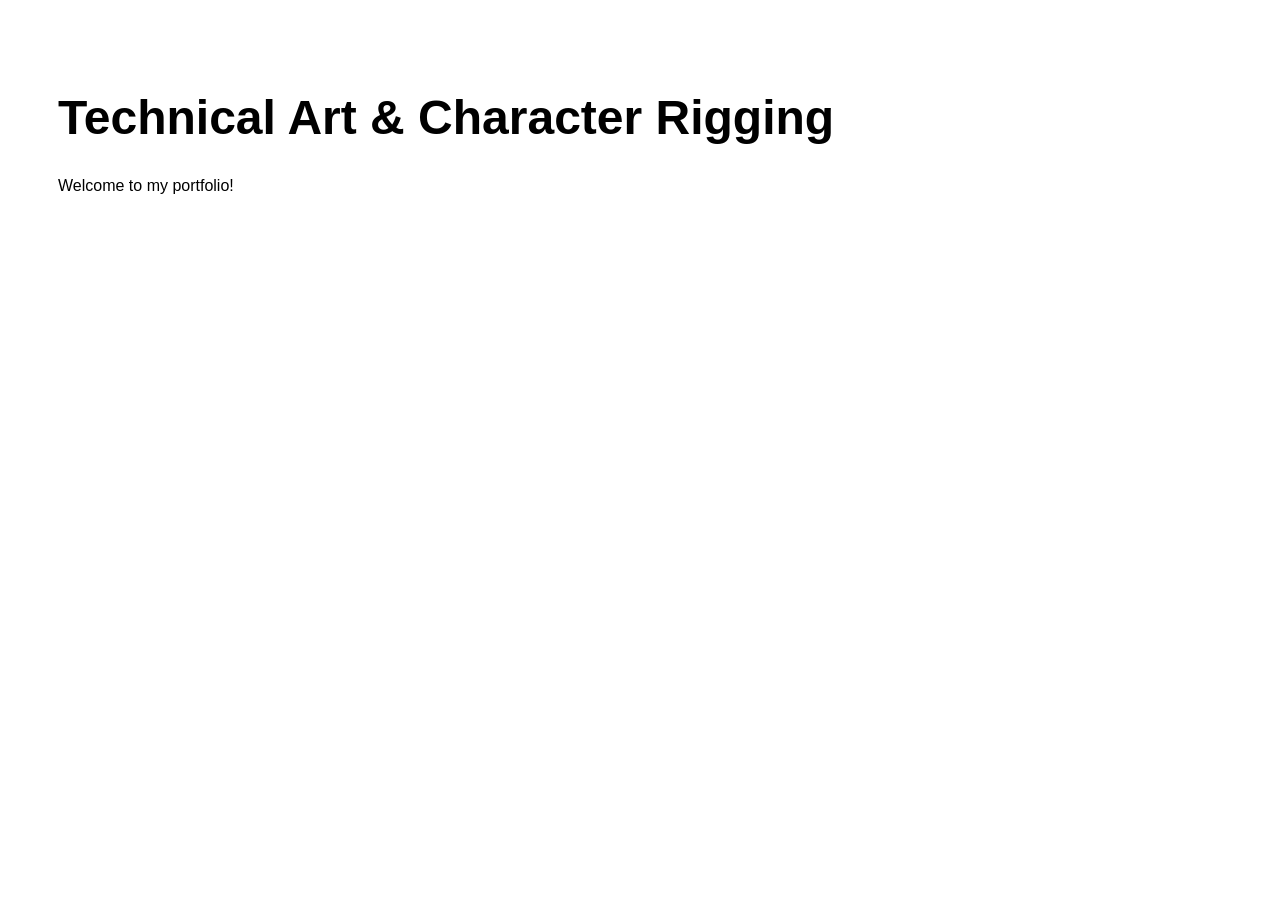
==== index.html @ 029b9314 "Create index.html" ====
<!DOCTYPE html>
<html lang="en">
<head>
  <meta charset="UTF-8">
  <meta name="viewport" content="width=device-width, initial-scale=1">
  <title>Technical Art Portfolio</title>
  <style>
    body {
      font-family: Arial, sans-serif;
      background: white;
      color: black;
      padding: 50px;
    }
    h1 { font-size: 48px; }
  </style>
</head>
<body>
  <h1>Technical Art & Character Rigging</h1>
  <p>Welcome to my portfolio!</p>
</body>
</html>
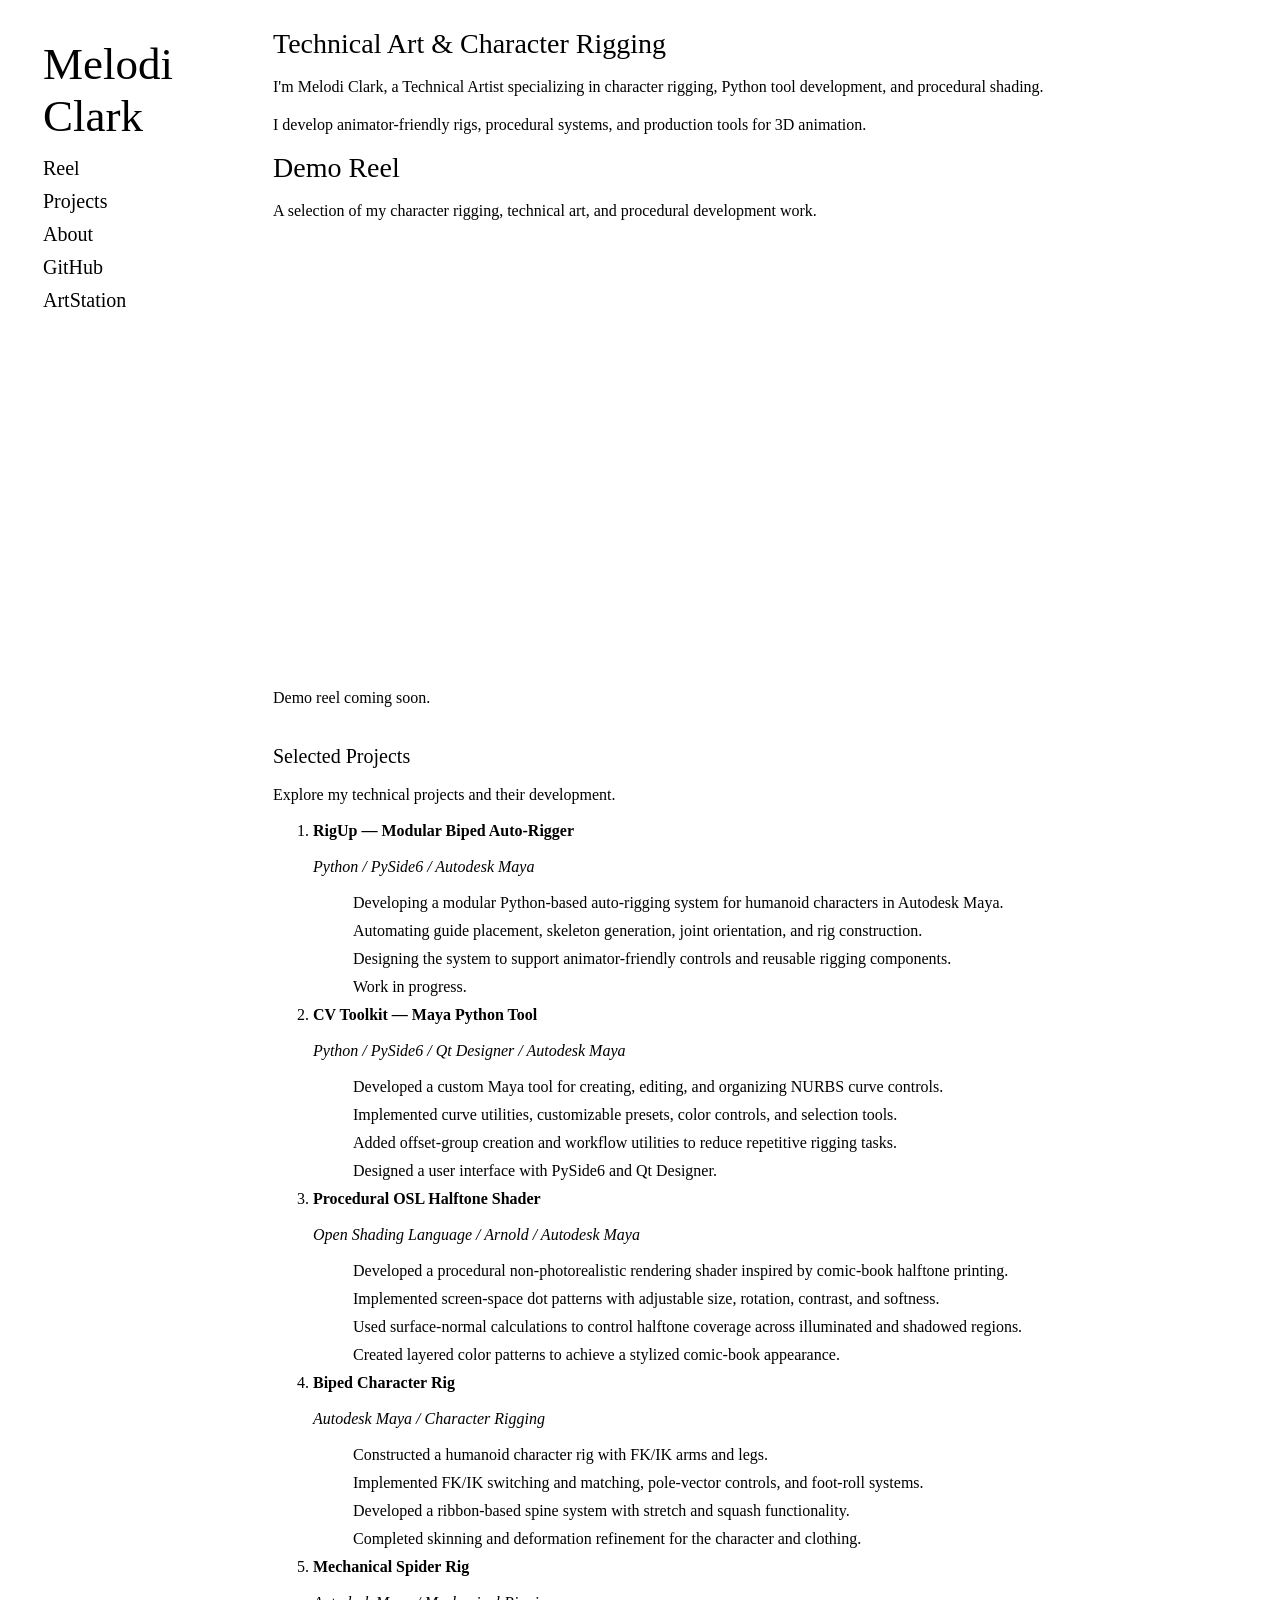
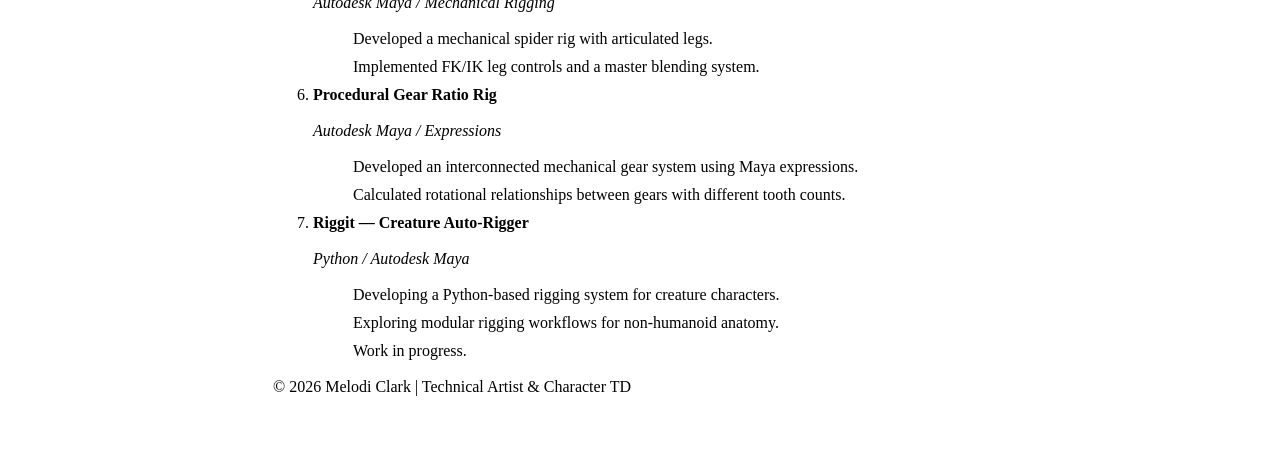
==== commit 7def8d94: "Add files via upload" ====
--- a/index.html
+++ b/index.html
@@ -1,21 +1,231 @@
-<!DOCTYPE html>
-<html lang="en">
-<head>
-  <meta charset="UTF-8">
-  <meta name="viewport" content="width=device-width, initial-scale=1">
-  <title>Technical Art Portfolio</title>
-  <style>
-    body {
-      font-family: Arial, sans-serif;
-      background: white;
-      color: black;
-      padding: 50px;
-    }
-    h1 { font-size: 48px; }
-  </style>
+    <title>Melodi Clark | Technical Artist & Character TD</title>
+    <meta name="description"
+          content="Portfolio of Melodi Clark, a Technical Artist specializing in character rigging, Python tool development, and procedural shading.">
+
+    <link rel="stylesheet" href="style.css">
 </head>
+
 <body>
-  <h1>Technical Art & Character Rigging</h1>
-  <p>Welcome to my portfolio!</p>
+    <div id="parent">
+
+        <!-- SIDEBAR -->
+        <div id="sidebar">
+            <h1 class="title">Melodi<br>Clark</h1>
+
+            <ul class="sidebar-links">
+                <li><a href="./index.html" class="link">Reel</a></li>
+                <li><a href="./projects.html" class="link">Projects</a></li>
+                <li><a href="./about.html" class="link">About</a></li>
+                <li><a href="https://github.com/Melodi3D" target="_blank" rel="noopener noreferrer" class="link">GitHub</a></li>
+                <li><a href="https://www.artstation.com/melodi3d" target="_blank" rel="noopener noreferrer" class="link">ArtStation</a></li>
+            </ul>
+        </div>
+
+        <!-- MAIN CONTENT -->
+        <div id="content">
+
+            <h2 class="projects-title">Technical Art & Character Rigging</h2>
+
+            <p>
+                I'm Melodi Clark, a Technical Artist specializing in
+                character rigging, Python tool development, and
+                procedural shading.
+            </p>
+
+            <p>
+                I develop animator-friendly rigs, procedural systems,
+                and production tools for 3D animation.
+            </p>
+
+            <!-- DEMO REEL -->
+            <h2 class="projects-title">Demo Reel</h2>
+
+            <p>
+                A selection of my character rigging, technical art,
+                and procedural development work.
+            </p>
+
+            <div class="video">
+                <!-- Replace the placeholder below with your Vimeo embed -->
+                <p>Demo reel coming soon.</p>
+            </div>
+
+            <!-- PROJECTS -->
+            <div class="materials-title">Selected Projects</div>
+
+            <p>
+                Explore my technical projects and their development.
+            </p>
+
+            <ol>
+
+                <!-- PROJECT 1 -->
+                <li>
+                    <b>RigUp — Modular Biped Auto-Rigger</b>
+                    <p><i>Python / PySide6 / Autodesk Maya</i></p>
+
+                    <ul>
+                        <li>
+                            Developing a modular Python-based auto-rigging
+                            system for humanoid characters in Autodesk Maya.
+                        </li>
+                        <li>
+                            Automating guide placement, skeleton generation,
+                            joint orientation, and rig construction.
+                        </li>
+                        <li>
+                            Designing the system to support animator-friendly
+                            controls and reusable rigging components.
+                        </li>
+                        <li>
+                            Work in progress.
+                        </li>
+                    </ul>
+                </li>
+
+                <!-- PROJECT 2 -->
+                <li>
+                    <b>CV Toolkit — Maya Python Tool</b>
+                    <p><i>Python / PySide6 / Qt Designer / Autodesk Maya</i></p>
+
+                    <ul>
+                        <li>
+                            Developed a custom Maya tool for creating,
+                            editing, and organizing NURBS curve controls.
+                        </li>
+                        <li>
+                            Implemented curve utilities, customizable presets,
+                            color controls, and selection tools.
+                        </li>
+                        <li>
+                            Added offset-group creation and workflow
+                            utilities to reduce repetitive rigging tasks.
+                        </li>
+                        <li>
+                            Designed a user interface with PySide6
+                            and Qt Designer.
+                        </li>
+                    </ul>
+                </li>
+
+                <!-- PROJECT 3 -->
+                <li>
+                    <b>Procedural OSL Halftone Shader</b>
+                    <p><i>Open Shading Language / Arnold / Autodesk Maya</i></p>
+
+                    <ul>
+                        <li>
+                            Developed a procedural non-photorealistic
+                            rendering shader inspired by comic-book
+                            halftone printing.
+                        </li>
+                        <li>
+                            Implemented screen-space dot patterns
+                            with adjustable size, rotation,
+                            contrast, and softness.
+                        </li>
+                        <li>
+                            Used surface-normal calculations to control
+                            halftone coverage across illuminated
+                            and shadowed regions.
+                        </li>
+                        <li>
+                            Created layered color patterns to achieve
+                            a stylized comic-book appearance.
+                        </li>
+                    </ul>
+                </li>
+
+                <!-- PROJECT 4 -->
+                <li>
+                    <b>Biped Character Rig</b>
+                    <p><i>Autodesk Maya / Character Rigging</i></p>
+
+                    <ul>
+                        <li>
+                            Constructed a humanoid character rig
+                            with FK/IK arms and legs.
+                        </li>
+                        <li>
+                            Implemented FK/IK switching and matching,
+                            pole-vector controls, and foot-roll systems.
+                        </li>
+                        <li>
+                            Developed a ribbon-based spine system
+                            with stretch and squash functionality.
+                        </li>
+                        <li>
+                            Completed skinning and deformation refinement
+                            for the character and clothing.
+                        </li>
+                    </ul>
+                </li>
+
+                <!-- PROJECT 5 -->
+                <li>
+                    <b>Mechanical Spider Rig</b>
+                    <p><i>Autodesk Maya / Mechanical Rigging</i></p>
+
+                    <ul>
+                        <li>
+                            Developed a mechanical spider rig
+                            with articulated legs.
+                        </li>
+                        <li>
+                            Implemented FK/IK leg controls
+                            and a master blending system.
+                        </li>
+                    </ul>
+                </li>
+
+                <!-- PROJECT 6 -->
+                <li>
+                    <b>Procedural Gear Ratio Rig</b>
+                    <p><i>Autodesk Maya / Expressions</i></p>
+
+                    <ul>
+                        <li>
+                            Developed an interconnected mechanical
+                            gear system using Maya expressions.
+                        </li>
+                        <li>
+                            Calculated rotational relationships
+                            between gears with different tooth counts.
+                        </li>
+                    </ul>
+                </li>
+
+                <!-- PROJECT 7 -->
+                <li>
+                    <b>Riggit — Creature Auto-Rigger</b>
+                    <p><i>Python / Autodesk Maya</i></p>
+
+                    <ul>
+                        <li>
+                            Developing a Python-based rigging system
+                            for creature characters.
+                        </li>
+                        <li>
+                            Exploring modular rigging workflows
+                            for non-humanoid anatomy.
+                        </li>
+                        <li>
+                            Work in progress.
+                        </li>
+                    </ul>
+                </li>
+
+            </ol>
+
+            <!-- FOOTER -->
+            <footer>
+                <p>
+                    © 2026 Melodi Clark |
+                    Technical Artist & Character TD
+                </p>
+            </footer>
+
+        </div>
+    </div>
 </body>
-</html>
+</html>
--- a/style.css
+++ b/style.css
@@ -0,0 +1,381 @@
+@font-face {
+    font-family: 'lexenddeca';
+    src: url('Lexend_Deca/static/LexendDeca-Regular.ttf');
+    font-weight: 400;
+}
+
+@font-face {
+    font-family: 'lexenddeca';
+    src: url('Lexend_Deca/static/LexendDeca-Light.ttf');
+    font-weight: 200;
+}
+
+@font-face {
+    font-family: 'lexenddeca';
+    src: url('Lexend_Deca/static/LexendDeca-Medium.ttf');
+    font-weight: 300;
+}
+
+#parent{
+    display: flex;
+    margin: 5px;
+}
+
+#sidebar{
+    padding-left: 30px;
+    width: 180px;
+    position: fixed;
+}
+
+.title {
+    margin-bottom: 0;
+}
+
+.sidebar-links {
+    list-style-type: none;
+    margin-top: 15px; 
+    font-family: 'lexenddeca';
+    font-weight: 200;
+    font-size: 20px;
+    padding-left: 0;
+}
+
+.sidebar-links a:hover {
+    background-color: #FFD933;
+    text-decoration: none;
+}
+
+.about-links {
+    font-family: 'lexenddeca';
+    font-weight: 200;
+    font-size: 15px;
+    padding-left: 0; 
+    text-decoration: underline;
+}
+
+.link-icon img {
+    max-height: auto; 
+    width: 2em;
+    margin-right: 10px;
+}
+
+.link-icon .indiv-icon {
+    display: flex;
+    align-items: center; /* Center items vertically within indiv-icon */
+    margin-bottom: 5px; /* Add margin between indiv-icon elements */
+}
+
+.link-icon a:hover {
+    text-decoration: underline ;
+}
+
+.link-icon a {
+    display: flex;
+    align-items: center; /* Center items vertically within the anchor tags */
+    margin-bottom: 10px; /* Add margin between anchor tags */
+}
+
+.link-icon {
+    font-family: 'lexenddeca';
+    font-weight: 200; 
+    display: flex;
+    flex-direction: column;
+}
+
+ul li {
+    list-style-type: none;
+    font-family: 'lexenddeca';
+    font-weight: 200;
+    padding-left: 0px;
+    margin-bottom: 10px; 
+}
+
+a:link, a:visited{
+    color: black;
+    text-decoration: none;
+}
+
+a:hover {
+    text-decoration: underline;
+}
+
+#content{
+    margin: 20px;
+    margin-left: 260px;
+    margin-right: 40px;
+    padding-bottom: 10px;
+}
+
+h1 {
+    font-family: 'lexenddeca';
+    font-weight: 500;
+    font-size: 45px;
+}
+
+h2 {
+    font-family: 'lexenddeca';
+    font-weight: 400;
+    margin-top: 0px;
+    margin-bottom: 0px;
+}
+
+h3 {
+    font-family: 'lexenddeca';
+    font-weight: 400;
+    margin-top: 0px;
+}
+
+p {   
+    font-family: 'lexenddeca';
+    line-height: 22px;
+    font-weight: 200;
+}
+
+.float-container {
+    display: flex;
+    align-items: flex-start;   /* aligns text with top of image */
+    gap: 20px;                 /* space between image and text */
+    padding: 20px;             /* optional padding around container */
+}
+
+.image-child {
+    flex: 0 0 auto;           /* do not grow, do not shrink by default */
+    max-width: 450px;         /* max width of image column */
+    width: 100%;              /* allows image to shrink on small screens */
+}
+
+.image-child img {
+    width: 100%;              /* scales image to container */
+    height: auto;
+    display: block;
+}
+
+.text-child {
+    flex: 1;                  /* takes all remaining space */
+}
+
+@media (max-width: 1250px) {
+    .float-container {
+        flex-direction: column;  /* stack items vertically */
+    }
+    .image-child,
+    .text-child {
+        width: 100%;             /* take full width */
+    }
+}
+
+.video {
+    width: 100%;
+    position: relative;
+    overflow: hidden;
+    padding-top: 56.25%; /* 16:9 aspect ratio (height/width) */
+    max-height: 600px; /* Set a maximum height for the video container */
+}
+
+.video iframe {
+    position: absolute;
+    top: 0;
+    left: 0;
+    width: 100%;
+    height: 100%;
+}
+
+.me {
+    /* max-width: 500px; */
+    max-width: 100%;
+    padding-bottom: 10px;
+}
+
+@media (max-width: 400px) {
+    .video {
+        padding-top: 75%; /* Adjust the padding-top value for the desired aspect ratio */
+        max-height: none; /* Remove the maximum height on smaller screens if needed */
+    }
+
+    .video iframe {
+        position: absolute;
+        top: 0;
+        left: 0;
+        width: 100%;
+        height: 100%;
+    }
+}
+
+@media (max-width: 2000px) {
+    .me {
+        width: 90%;
+    }
+}
+
+@media (max-width: 1230px) {
+    .float-child {
+        width: 100%; /* Set width to 100% for smaller screens */
+        float: none; /* Clear the float to stack the divs */
+    }
+}
+
+.projects-title {
+    /* margin-top: 20px; */
+    margin-bottom: 5px;
+    font-size: 28px;
+}
+
+@media (max-width: 340px) {
+    #rig li {
+        width:20%;
+    }
+}
+
+.rig-img {
+    max-width: 340px;
+    width: 100%;
+}
+
+.rig-cell {
+    width: 340px;
+    position: relative;
+    display: block;
+}
+
+.rig-overlay {
+    display: block;
+    position: absolute;
+    text-align: center;
+    top: 0;
+    bottom: 0;
+    left: 0;
+    right: 0;
+    opacity: 0;
+    transition: .5s ease;
+    height: 340px;
+
+}
+
+.rig-text {
+    font-family: 'lexenddeca';
+    position: absolute;
+    top: 50%;
+    left: 50%;
+    transform: translate(-50%, -50%);
+    text-align: center;
+    opacity: 0;
+    transition: opacity 0.5s ease;
+}
+
+#rig {
+    padding-left: 0px;
+}
+
+.rig-cell:hover .rig-overlay {
+    opacity: 0.5; 
+    background-color: black; 
+    height: 340px;
+}
+
+.rig-cell:hover .rig-text {
+    opacity: 1;
+    color: white;
+}
+
+#rig li {
+    float: left;
+    margin-right: 10px;
+    height: 340px;
+    width: 340px;
+}
+
+.spacer {
+    margin-bottom:800px;
+}
+
+.spacer2 {
+    margin-bottom:240px;    
+}
+
+.spacer3 {
+    margin-bottom:20px;     
+}
+
+.spacer4 {
+    margin-bottom:450px;     
+}
+
+.pres-rig {
+    padding-left: 0px;
+
+}
+
+.pres-rig li {
+    display: inline-block;
+    margin-right: 10px;
+    height:190px;
+    margin-top: 0px;
+    margin-bottom: 20px;
+}
+
+.pres-rig-cell {
+    width: 360px;
+    position: relative;
+    display: block;
+    
+}
+
+.section {
+    margin-bottom: 20px;
+}
+
+.materials {
+    margin-left: 20px;
+    font-family: 'lexenddeca';
+    font-weight: 200;
+    line-height: 25px;
+}
+
+.materials-title {
+    margin-top: 20px;
+    margin-bottom: 3px;
+    font-family: 'lexenddeca';
+    font-weight: 300;
+    font-size: 20px;
+}
+
+video {
+    max-width: 700px; /* Set the maximum width */
+    width: 100%; /* Make the video responsive within its container */
+    height: auto; /* Maintain the aspect ratio */
+    overflow: hidden; /* Hide any overflow beyond the max-width */
+}
+
+.smaller-video {
+    max-width: 350px;
+}
+
+.images img {
+    /* max-width: 692px; */
+    max-width: 700px;
+    width: 100%; /* Make the video responsive within its container */
+    height: auto; /* Maintain the aspect ratio */
+    overflow: hidden; /* Hide any overflow beyond the max-width */
+}
+
+.detailed-images img {
+    /* max-width: 692px; */
+    max-width: 100%;
+    width: 100%; /* Make the video responsive within its container */
+    height: auto; /* Maintain the aspect ratio */
+    overflow: hidden; /* Hide any overflow beyond the max-width */
+}
+
+ol {
+    font-family: 'lexenddeca';
+    font-weight: 200;
+}
+
+ol .indent {
+    margin-left: 60px;
+}
+
+.anim-text {
+    margin-top: 3px;
+    margin-bottom: 0px;
+}
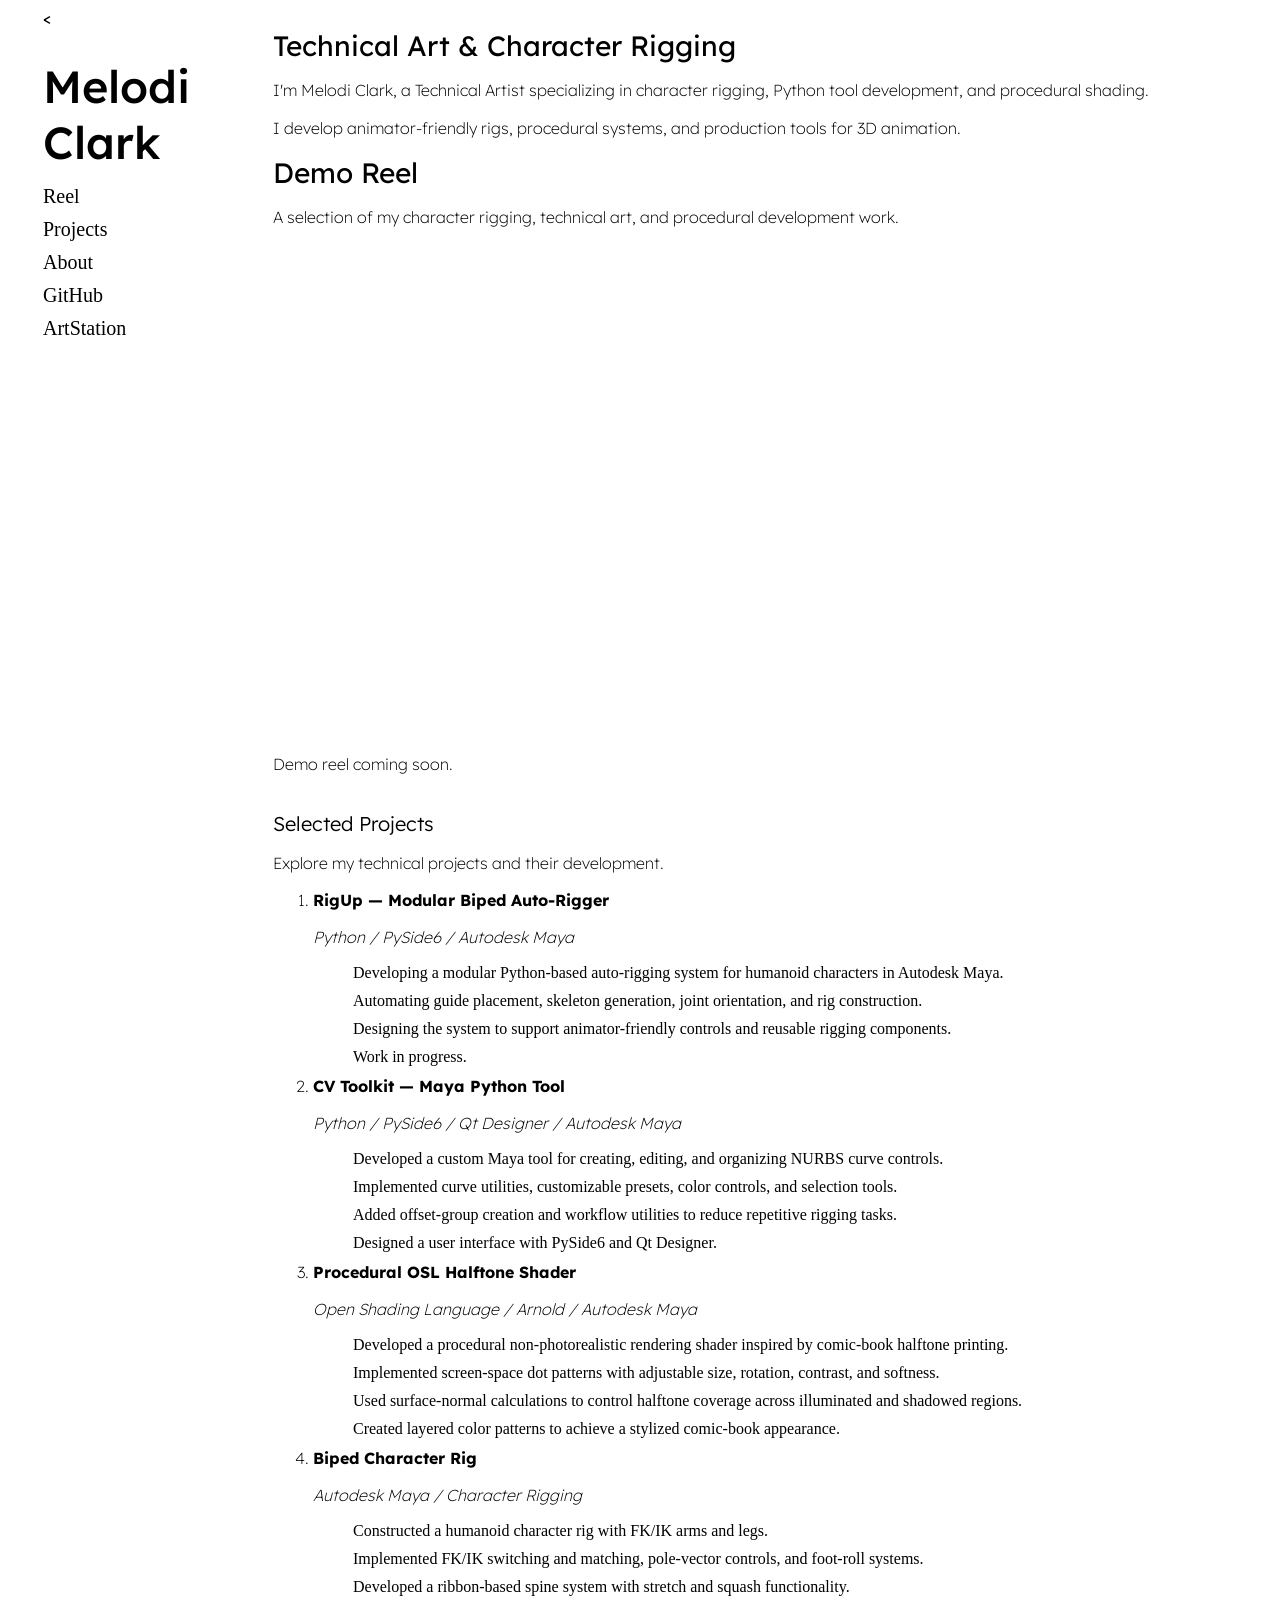
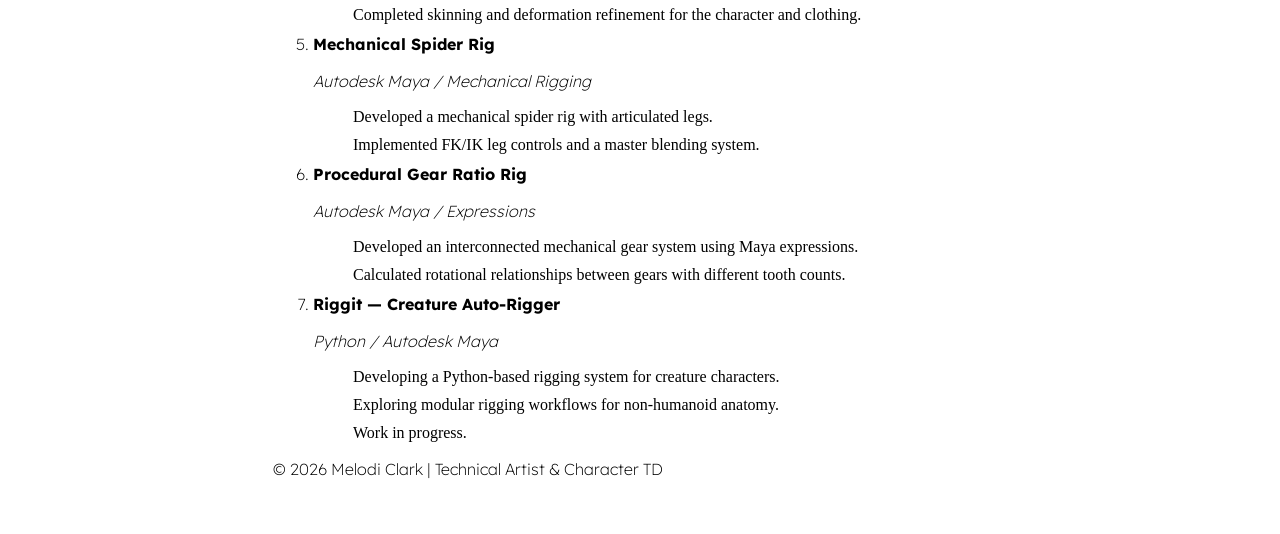
==== commit 9f305ea8: "Update index.html" ====
--- a/index.html
+++ b/index.html
@@ -1,16 +1,24 @@
+<!DOCTYPE html>
+<html lang="en">
+<head>
+    <meta charset="UTF-8">
+    <meta name="viewport" content="width=device-width, initial-scale=1.0">
+
     <title>Melodi Clark | Technical Artist & Character TD</title>
+
     <meta name="description"
-          content="Portfolio of Melodi Clark, a Technical Artist specializing in character rigging, Python tool development, and procedural shading.">
-
+          content="Technical art portfolio of Melodi Clark.">
+
+    <link href="https://fonts.googleapis.com/css2?family=Lexend+Deca:wght@200;300;400;500;600;700&display=swap" rel="stylesheet">
+    
     <link rel="stylesheet" href="style.css">
 </head>
-
 <body>
     <div id="parent">
 
         <!-- SIDEBAR -->
         <div id="sidebar">
-            <h1 class="title">Melodi<br>Clark</h1>
+            <<h1 class="title">Melodi<br>Clark</h1>
 
             <ul class="sidebar-links">
                 <li><a href="./index.html" class="link">Reel</a></li>
@@ -228,4 +236,4 @@
         </div>
     </div>
 </body>
-</html>+</html>
--- a/style.css
+++ b/style.css
@@ -378,4 +378,11 @@
 .anim-text {
     margin-top: 3px;
     margin-bottom: 0px;
-}+}
+body,
+h1, h2, h3,
+p, li, ol, ul,
+.sidebar-links,
+.materials-title {
+    font-family: 'Lexend Deca', sans-serif;
+}
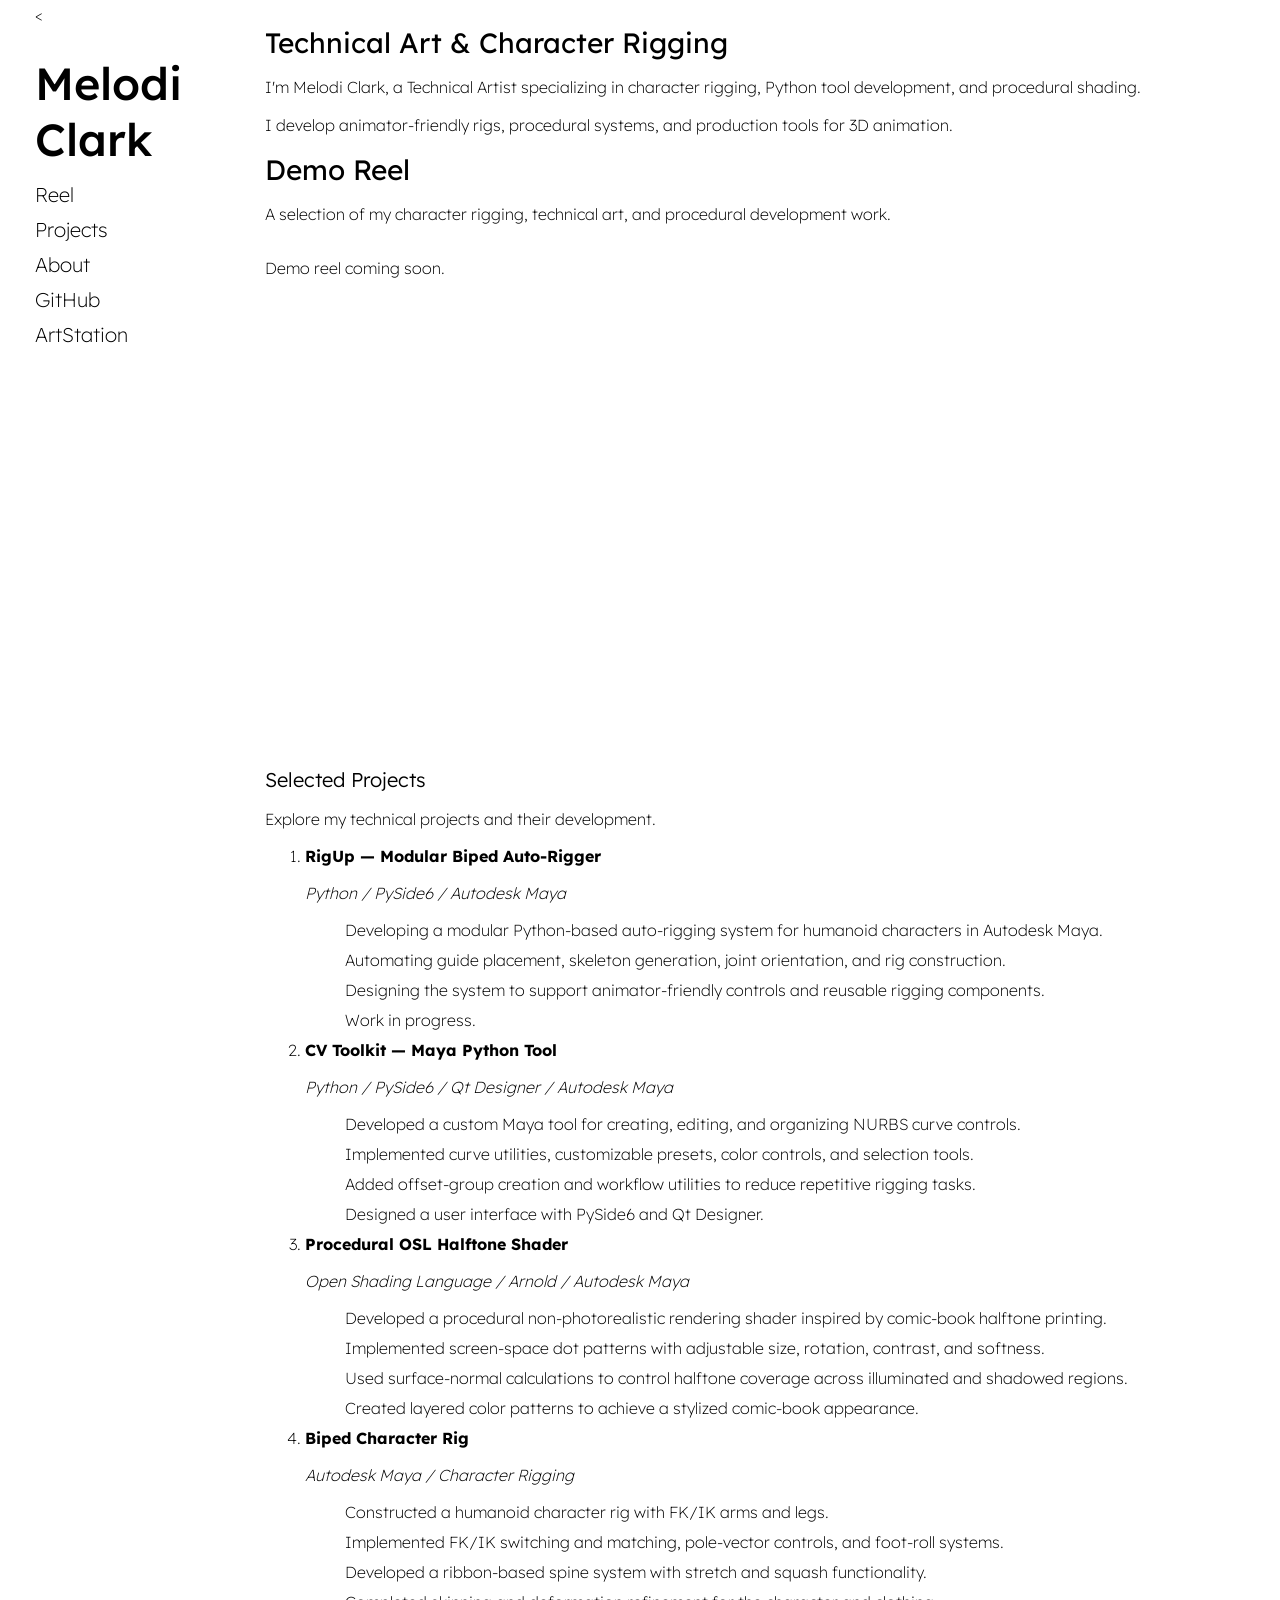
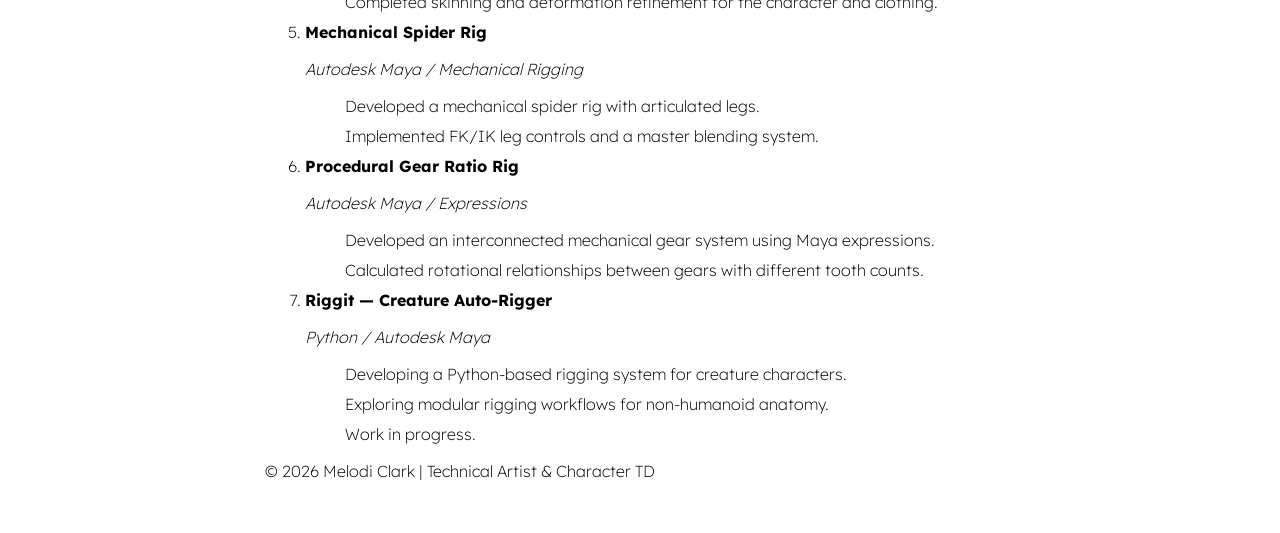
==== commit a811679d: "Update index.html" ====
--- a/index.html
+++ b/index.html
@@ -21,11 +21,11 @@
             <<h1 class="title">Melodi<br>Clark</h1>
 
             <ul class="sidebar-links">
-                <li><a href="./index.html" class="link">Reel</a></li>
-                <li><a href="./projects.html" class="link">Projects</a></li>
-                <li><a href="./about.html" class="link">About</a></li>
-                <li><a href="https://github.com/Melodi3D" target="_blank" rel="noopener noreferrer" class="link">GitHub</a></li>
-                <li><a href="https://www.artstation.com/melodi3d" target="_blank" rel="noopener noreferrer" class="link">ArtStation</a></li>
+                    <li><a href="./index.html">Reel</a></li>
+                    <li><a href="./projects.html">Projects</a></li>
+                    <li><a href="./about.html">About</a></li>
+                    <li><a href="https://github.com/Melodi3D">GitHub</a></li>
+                    <li><a href="https://www.artstation.com/melodi3d">ArtStation</a></li>
             </ul>
         </div>
 
--- a/style.css
+++ b/style.css
@@ -1,30 +1,29 @@
-@font-face {
-    font-family: 'lexenddeca';
-    src: url('Lexend_Deca/static/LexendDeca-Regular.ttf');
-    font-weight: 400;
-}
-
-@font-face {
-    font-family: 'lexenddeca';
-    src: url('Lexend_Deca/static/LexendDeca-Light.ttf');
-    font-weight: 200;
-}
-
-@font-face {
-    font-family: 'lexenddeca';
-    src: url('Lexend_Deca/static/LexendDeca-Medium.ttf');
-    font-weight: 300;
-}
-
-#parent{
+@import url('https://fonts.googleapis.com/css2?family=Lexend+Deca:wght@200;300;400;500;600;700&display=swap');
+
+* {
+    box-sizing: border-box;
+}
+
+body {
+    margin: 0;
+    background-color: white;
+    color: black;
+    font-family: 'Lexend Deca', sans-serif;
+    font-weight: 200;
+}
+
+#parent {
     display: flex;
     margin: 5px;
-}
-
-#sidebar{
+    min-height: 100vh;
+}
+
+#sidebar {
     padding-left: 30px;
     width: 180px;
     position: fixed;
+    top: 5px;
+    left: 5px;
 }
 
 .title {
@@ -33,11 +32,20 @@
 
 .sidebar-links {
     list-style-type: none;
-    margin-top: 15px; 
-    font-family: 'lexenddeca';
+    margin-top: 15px;
+    padding-left: 0;
+    font-family: 'Lexend Deca', sans-serif;
     font-weight: 200;
     font-size: 20px;
-    padding-left: 0;
+}
+
+.sidebar-links li {
+    margin-bottom: 10px;
+}
+
+.sidebar-links a {
+    font-family: 'Lexend Deca', sans-serif;
+    font-weight: 200;
 }
 
 .sidebar-links a:hover {
@@ -46,51 +54,52 @@
 }
 
 .about-links {
-    font-family: 'lexenddeca';
+    font-family: 'Lexend Deca', sans-serif;
     font-weight: 200;
     font-size: 15px;
-    padding-left: 0; 
+    padding-left: 0;
     text-decoration: underline;
 }
 
 .link-icon img {
-    max-height: auto; 
+    max-height: none;
     width: 2em;
     margin-right: 10px;
 }
 
 .link-icon .indiv-icon {
     display: flex;
-    align-items: center; /* Center items vertically within indiv-icon */
-    margin-bottom: 5px; /* Add margin between indiv-icon elements */
+    align-items: center;
+    margin-bottom: 5px;
 }
 
 .link-icon a:hover {
-    text-decoration: underline ;
+    text-decoration: underline;
 }
 
 .link-icon a {
     display: flex;
-    align-items: center; /* Center items vertically within the anchor tags */
-    margin-bottom: 10px; /* Add margin between anchor tags */
+    align-items: center;
+    margin-bottom: 10px;
 }
 
 .link-icon {
-    font-family: 'lexenddeca';
-    font-weight: 200; 
+    font-family: 'Lexend Deca', sans-serif;
+    font-weight: 200;
     display: flex;
     flex-direction: column;
 }
 
 ul li {
     list-style-type: none;
-    font-family: 'lexenddeca';
-    font-weight: 200;
-    padding-left: 0px;
-    margin-bottom: 10px; 
-}
-
-a:link, a:visited{
+    font-family: 'Lexend Deca', sans-serif;
+    font-weight: 200;
+    padding-left: 0;
+    margin-bottom: 10px;
+}
+
+a:link,
+a:visited {
     color: black;
     text-decoration: none;
 }
@@ -99,77 +108,68 @@
     text-decoration: underline;
 }
 
-#content{
-    margin: 20px;
-    margin-left: 260px;
-    margin-right: 40px;
+#content {
+    flex: 1;
+    min-width: 0;
+    margin: 20px 40px 20px 260px;
     padding-bottom: 10px;
 }
 
 h1 {
-    font-family: 'lexenddeca';
+    font-family: 'Lexend Deca', sans-serif;
     font-weight: 500;
     font-size: 45px;
 }
 
 h2 {
-    font-family: 'lexenddeca';
+    font-family: 'Lexend Deca', sans-serif;
     font-weight: 400;
-    margin-top: 0px;
-    margin-bottom: 0px;
+    margin-top: 0;
+    margin-bottom: 0;
 }
 
 h3 {
-    font-family: 'lexenddeca';
+    font-family: 'Lexend Deca', sans-serif;
     font-weight: 400;
-    margin-top: 0px;
-}
-
-p {   
-    font-family: 'lexenddeca';
+    margin-top: 0;
+}
+
+p {
+    font-family: 'Lexend Deca', sans-serif;
     line-height: 22px;
     font-weight: 200;
 }
 
 .float-container {
     display: flex;
-    align-items: flex-start;   /* aligns text with top of image */
-    gap: 20px;                 /* space between image and text */
-    padding: 20px;             /* optional padding around container */
+    align-items: flex-start;
+    gap: 20px;
+    padding: 20px;
 }
 
 .image-child {
-    flex: 0 0 auto;           /* do not grow, do not shrink by default */
-    max-width: 450px;         /* max width of image column */
-    width: 100%;              /* allows image to shrink on small screens */
+    flex: 0 0 auto;
+    max-width: 450px;
+    width: 100%;
 }
 
 .image-child img {
-    width: 100%;              /* scales image to container */
+    width: 100%;
     height: auto;
     display: block;
 }
 
 .text-child {
-    flex: 1;                  /* takes all remaining space */
-}
-
-@media (max-width: 1250px) {
-    .float-container {
-        flex-direction: column;  /* stack items vertically */
-    }
-    .image-child,
-    .text-child {
-        width: 100%;             /* take full width */
-    }
+    flex: 1;
+    min-width: 0;
 }
 
 .video {
     width: 100%;
+    max-width: 900px;
     position: relative;
     overflow: hidden;
-    padding-top: 56.25%; /* 16:9 aspect ratio (height/width) */
-    max-height: 600px; /* Set a maximum height for the video container */
+    aspect-ratio: 16 / 9;
 }
 
 .video iframe {
@@ -178,146 +178,128 @@
     left: 0;
     width: 100%;
     height: 100%;
+    border: 0;
 }
 
 .me {
-    /* max-width: 500px; */
     max-width: 100%;
     padding-bottom: 10px;
 }
 
-@media (max-width: 400px) {
-    .video {
-        padding-top: 75%; /* Adjust the padding-top value for the desired aspect ratio */
-        max-height: none; /* Remove the maximum height on smaller screens if needed */
-    }
-
-    .video iframe {
-        position: absolute;
-        top: 0;
-        left: 0;
-        width: 100%;
-        height: 100%;
-    }
-}
-
-@media (max-width: 2000px) {
-    .me {
-        width: 90%;
-    }
-}
-
-@media (max-width: 1230px) {
-    .float-child {
-        width: 100%; /* Set width to 100% for smaller screens */
-        float: none; /* Clear the float to stack the divs */
-    }
-}
-
 .projects-title {
-    /* margin-top: 20px; */
     margin-bottom: 5px;
     font-size: 28px;
 }
 
-@media (max-width: 340px) {
-    #rig li {
-        width:20%;
-    }
+#rig {
+    display: grid;
+    grid-template-columns: repeat(3, minmax(0, 1fr));
+    gap: 15px;
+    padding-left: 0;
+    margin-top: 25px;
+    list-style: none;
+}
+
+#rig li {
+    float: none;
+    margin: 0;
+    padding: 0;
+    width: auto;
+    height: auto;
+    min-width: 0;
+    list-style: none;
 }
 
 .rig-img {
-    max-width: 340px;
-    width: 100%;
+    display: block;
+    width: 100%;
+    height: 100%;
+    max-width: none;
+    object-fit: cover;
 }
 
 .rig-cell {
-    width: 340px;
+    width: 100%;
+    aspect-ratio: 1 / 1;
     position: relative;
     display: block;
+    overflow: hidden;
+    background-color: #f5f5f5;
 }
 
 .rig-overlay {
     display: block;
     position: absolute;
     text-align: center;
-    top: 0;
-    bottom: 0;
-    left: 0;
-    right: 0;
+    inset: 0;
     opacity: 0;
-    transition: .5s ease;
-    height: 340px;
-
+    transition: opacity 0.5s ease;
+    background-color: black;
 }
 
 .rig-text {
-    font-family: 'lexenddeca';
+    font-family: 'Lexend Deca', sans-serif;
+    font-weight: 300;
     position: absolute;
     top: 50%;
     left: 50%;
+    width: 90%;
     transform: translate(-50%, -50%);
     text-align: center;
     opacity: 0;
     transition: opacity 0.5s ease;
-}
-
-#rig {
-    padding-left: 0px;
+    color: white;
 }
 
 .rig-cell:hover .rig-overlay {
-    opacity: 0.5; 
-    background-color: black; 
-    height: 340px;
+    opacity: 0.5;
 }
 
 .rig-cell:hover .rig-text {
     opacity: 1;
-    color: white;
-}
-
-#rig li {
-    float: left;
-    margin-right: 10px;
-    height: 340px;
-    width: 340px;
 }
 
 .spacer {
-    margin-bottom:800px;
+    margin-bottom: 800px;
 }
 
 .spacer2 {
-    margin-bottom:240px;    
+    margin-bottom: 240px;
 }
 
 .spacer3 {
-    margin-bottom:20px;     
+    margin-bottom: 20px;
 }
 
 .spacer4 {
-    margin-bottom:450px;     
+    margin-bottom: 450px;
 }
 
 .pres-rig {
-    padding-left: 0px;
-
+    display: grid;
+    grid-template-columns: repeat(3, minmax(0, 1fr));
+    gap: 15px;
+    padding-left: 0;
+    list-style: none;
 }
 
 .pres-rig li {
-    display: inline-block;
-    margin-right: 10px;
-    height:190px;
-    margin-top: 0px;
-    margin-bottom: 20px;
+    display: block;
+    width: auto;
+    height: auto;
+    margin: 0 0 20px;
 }
 
 .pres-rig-cell {
-    width: 360px;
+    width: 100%;
     position: relative;
     display: block;
-    
+}
+
+.pres-rig-cell img {
+    display: block;
+    max-width: 100%;
+    height: auto;
 }
 
 .section {
@@ -326,7 +308,7 @@
 
 .materials {
     margin-left: 20px;
-    font-family: 'lexenddeca';
+    font-family: 'Lexend Deca', sans-serif;
     font-weight: 200;
     line-height: 25px;
 }
@@ -334,16 +316,16 @@
 .materials-title {
     margin-top: 20px;
     margin-bottom: 3px;
-    font-family: 'lexenddeca';
+    font-family: 'Lexend Deca', sans-serif;
     font-weight: 300;
     font-size: 20px;
 }
 
 video {
-    max-width: 700px; /* Set the maximum width */
-    width: 100%; /* Make the video responsive within its container */
-    height: auto; /* Maintain the aspect ratio */
-    overflow: hidden; /* Hide any overflow beyond the max-width */
+    max-width: 700px;
+    width: 100%;
+    height: auto;
+    overflow: hidden;
 }
 
 .smaller-video {
@@ -351,23 +333,21 @@
 }
 
 .images img {
-    /* max-width: 692px; */
     max-width: 700px;
-    width: 100%; /* Make the video responsive within its container */
-    height: auto; /* Maintain the aspect ratio */
-    overflow: hidden; /* Hide any overflow beyond the max-width */
+    width: 100%;
+    height: auto;
+    overflow: hidden;
 }
 
 .detailed-images img {
-    /* max-width: 692px; */
     max-width: 100%;
-    width: 100%; /* Make the video responsive within its container */
-    height: auto; /* Maintain the aspect ratio */
-    overflow: hidden; /* Hide any overflow beyond the max-width */
+    width: 100%;
+    height: auto;
+    overflow: hidden;
 }
 
 ol {
-    font-family: 'lexenddeca';
+    font-family: 'Lexend Deca', sans-serif;
     font-weight: 200;
 }
 
@@ -377,12 +357,70 @@
 
 .anim-text {
     margin-top: 3px;
-    margin-bottom: 0px;
-}
-body,
-h1, h2, h3,
-p, li, ol, ul,
-.sidebar-links,
-.materials-title {
-    font-family: 'Lexend Deca', sans-serif;
-}
+    margin-bottom: 0;
+}
+
+@media (max-width: 1250px) {
+    .float-container {
+        flex-direction: column;
+    }
+
+    .image-child,
+    .text-child {
+        width: 100%;
+    }
+}
+
+@media (max-width: 1150px) {
+    #rig,
+    .pres-rig {
+        grid-template-columns: repeat(2, minmax(0, 1fr));
+    }
+}
+
+@media (max-width: 700px) {
+    #parent {
+        display: block;
+    }
+
+    #sidebar {
+        position: static;
+        width: 100%;
+        padding: 15px 20px;
+    }
+
+    .title {
+        font-size: 36px;
+    }
+
+    .sidebar-links {
+        display: flex;
+        flex-wrap: wrap;
+        gap: 10px 15px;
+        font-size: 16px;
+    }
+
+    .sidebar-links li {
+        margin-bottom: 0;
+    }
+
+    #content {
+        margin: 20px;
+        padding-bottom: 30px;
+    }
+
+    #rig,
+    .pres-rig {
+        grid-template-columns: 1fr;
+    }
+
+    .float-container {
+        padding: 0;
+    }
+
+    .spacer,
+    .spacer2,
+    .spacer4 {
+        margin-bottom: 40px;
+    }
+}
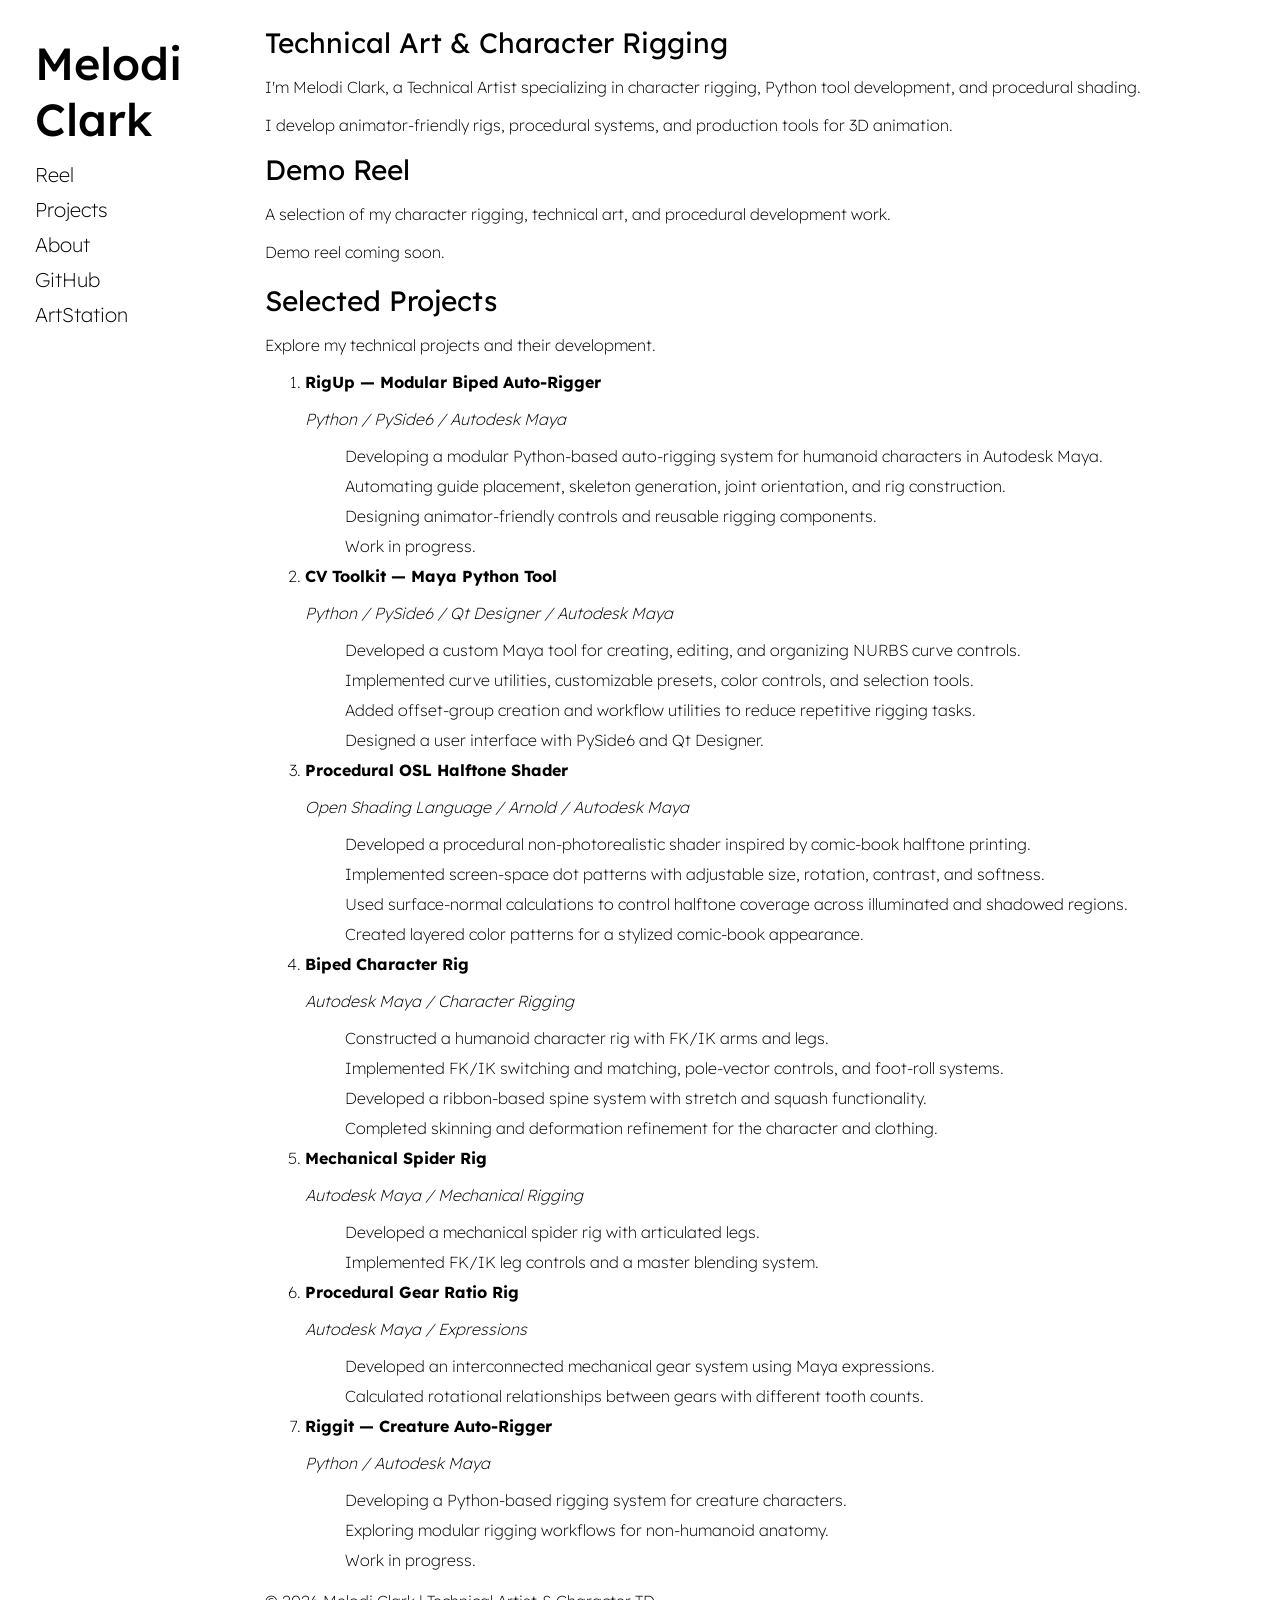
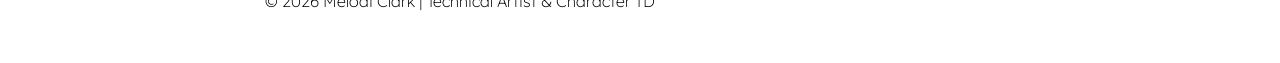
==== commit a4a67eaa: "Update index.html" ====
--- a/index.html
+++ b/index.html
@@ -6,31 +6,28 @@
 
     <title>Melodi Clark | Technical Artist & Character TD</title>
 
-    <meta name="description"
-          content="Technical art portfolio of Melodi Clark.">
+    <meta name="description" content="Technical art portfolio of Melodi Clark, specializing in character rigging, Python tools, and procedural shading.">
 
     <link href="https://fonts.googleapis.com/css2?family=Lexend+Deca:wght@200;300;400;500;600;700&display=swap" rel="stylesheet">
-    
-    <link rel="stylesheet" href="style.css">
+    <link rel="stylesheet" href="./style.css">
 </head>
+
 <body>
     <div id="parent">
 
-        <!-- SIDEBAR -->
         <div id="sidebar">
-            <<h1 class="title">Melodi<br>Clark</h1>
+            <h1 class="title">Melodi<br>Clark</h1>
 
             <ul class="sidebar-links">
-                    <li><a href="./index.html">Reel</a></li>
-                    <li><a href="./projects.html">Projects</a></li>
-                    <li><a href="./about.html">About</a></li>
-                    <li><a href="https://github.com/Melodi3D">GitHub</a></li>
-                    <li><a href="https://www.artstation.com/melodi3d">ArtStation</a></li>
+                <li><a href="./index.html">Reel</a></li>
+                <li><a href="./projects.html">Projects</a></li>
+                <li><a href="./about.html">About</a></li>
+                <li><a href="https://github.com/Melodi3D" target="_blank" rel="noopener noreferrer">GitHub</a></li>
+                <li><a href="https://www.artstation.com/melodi3d" target="_blank" rel="noopener noreferrer">ArtStation</a></li>
             </ul>
         </div>
 
-        <!-- MAIN CONTENT -->
-        <div id="content">
+        <main id="content">
 
             <h2 class="projects-title">Technical Art & Character Rigging</h2>
 
@@ -45,195 +42,111 @@
                 and production tools for 3D animation.
             </p>
 
-            <!-- DEMO REEL -->
-            <h2 class="projects-title">Demo Reel</h2>
+            <section class="section">
+                <h2 class="projects-title">Demo Reel</h2>
 
-            <p>
-                A selection of my character rigging, technical art,
-                and procedural development work.
-            </p>
+                <p>
+                    A selection of my character rigging, technical art,
+                    and procedural development work.
+                </p>
 
-            <div class="video">
-                <!-- Replace the placeholder below with your Vimeo embed -->
                 <p>Demo reel coming soon.</p>
-            </div>
+            </section>
 
-            <!-- PROJECTS -->
-            <div class="materials-title">Selected Projects</div>
+            <section class="section">
+                <h2 class="projects-title">Selected Projects</h2>
 
-            <p>
-                Explore my technical projects and their development.
-            </p>
+                <p>
+                    Explore my technical projects and their development.
+                </p>
 
-            <ol>
+                <ol>
+                    <li>
+                        <strong>RigUp — Modular Biped Auto-Rigger</strong>
+                        <p><em>Python / PySide6 / Autodesk Maya</em></p>
 
-                <!-- PROJECT 1 -->
-                <li>
-                    <b>RigUp — Modular Biped Auto-Rigger</b>
-                    <p><i>Python / PySide6 / Autodesk Maya</i></p>
+                        <ul>
+                            <li>Developing a modular Python-based auto-rigging system for humanoid characters in Autodesk Maya.</li>
+                            <li>Automating guide placement, skeleton generation, joint orientation, and rig construction.</li>
+                            <li>Designing animator-friendly controls and reusable rigging components.</li>
+                            <li>Work in progress.</li>
+                        </ul>
+                    </li>
 
-                    <ul>
-                        <li>
-                            Developing a modular Python-based auto-rigging
-                            system for humanoid characters in Autodesk Maya.
-                        </li>
-                        <li>
-                            Automating guide placement, skeleton generation,
-                            joint orientation, and rig construction.
-                        </li>
-                        <li>
-                            Designing the system to support animator-friendly
-                            controls and reusable rigging components.
-                        </li>
-                        <li>
-                            Work in progress.
-                        </li>
-                    </ul>
-                </li>
+                    <li>
+                        <strong>CV Toolkit — Maya Python Tool</strong>
+                        <p><em>Python / PySide6 / Qt Designer / Autodesk Maya</em></p>
 
-                <!-- PROJECT 2 -->
-                <li>
-                    <b>CV Toolkit — Maya Python Tool</b>
-                    <p><i>Python / PySide6 / Qt Designer / Autodesk Maya</i></p>
+                        <ul>
+                            <li>Developed a custom Maya tool for creating, editing, and organizing NURBS curve controls.</li>
+                            <li>Implemented curve utilities, customizable presets, color controls, and selection tools.</li>
+                            <li>Added offset-group creation and workflow utilities to reduce repetitive rigging tasks.</li>
+                            <li>Designed a user interface with PySide6 and Qt Designer.</li>
+                        </ul>
+                    </li>
 
-                    <ul>
-                        <li>
-                            Developed a custom Maya tool for creating,
-                            editing, and organizing NURBS curve controls.
-                        </li>
-                        <li>
-                            Implemented curve utilities, customizable presets,
-                            color controls, and selection tools.
-                        </li>
-                        <li>
-                            Added offset-group creation and workflow
-                            utilities to reduce repetitive rigging tasks.
-                        </li>
-                        <li>
-                            Designed a user interface with PySide6
-                            and Qt Designer.
-                        </li>
-                    </ul>
-                </li>
+                    <li>
+                        <strong>Procedural OSL Halftone Shader</strong>
+                        <p><em>Open Shading Language / Arnold / Autodesk Maya</em></p>
 
-                <!-- PROJECT 3 -->
-                <li>
-                    <b>Procedural OSL Halftone Shader</b>
-                    <p><i>Open Shading Language / Arnold / Autodesk Maya</i></p>
+                        <ul>
+                            <li>Developed a procedural non-photorealistic shader inspired by comic-book halftone printing.</li>
+                            <li>Implemented screen-space dot patterns with adjustable size, rotation, contrast, and softness.</li>
+                            <li>Used surface-normal calculations to control halftone coverage across illuminated and shadowed regions.</li>
+                            <li>Created layered color patterns for a stylized comic-book appearance.</li>
+                        </ul>
+                    </li>
 
-                    <ul>
-                        <li>
-                            Developed a procedural non-photorealistic
-                            rendering shader inspired by comic-book
-                            halftone printing.
-                        </li>
-                        <li>
-                            Implemented screen-space dot patterns
-                            with adjustable size, rotation,
-                            contrast, and softness.
-                        </li>
-                        <li>
-                            Used surface-normal calculations to control
-                            halftone coverage across illuminated
-                            and shadowed regions.
-                        </li>
-                        <li>
-                            Created layered color patterns to achieve
-                            a stylized comic-book appearance.
-                        </li>
-                    </ul>
-                </li>
+                    <li>
+                        <strong>Biped Character Rig</strong>
+                        <p><em>Autodesk Maya / Character Rigging</em></p>
 
-                <!-- PROJECT 4 -->
-                <li>
-                    <b>Biped Character Rig</b>
-                    <p><i>Autodesk Maya / Character Rigging</i></p>
+                        <ul>
+                            <li>Constructed a humanoid character rig with FK/IK arms and legs.</li>
+                            <li>Implemented FK/IK switching and matching, pole-vector controls, and foot-roll systems.</li>
+                            <li>Developed a ribbon-based spine system with stretch and squash functionality.</li>
+                            <li>Completed skinning and deformation refinement for the character and clothing.</li>
+                        </ul>
+                    </li>
 
-                    <ul>
-                        <li>
-                            Constructed a humanoid character rig
-                            with FK/IK arms and legs.
-                        </li>
-                        <li>
-                            Implemented FK/IK switching and matching,
-                            pole-vector controls, and foot-roll systems.
-                        </li>
-                        <li>
-                            Developed a ribbon-based spine system
-                            with stretch and squash functionality.
-                        </li>
-                        <li>
-                            Completed skinning and deformation refinement
-                            for the character and clothing.
-                        </li>
-                    </ul>
-                </li>
+                    <li>
+                        <strong>Mechanical Spider Rig</strong>
+                        <p><em>Autodesk Maya / Mechanical Rigging</em></p>
 
-                <!-- PROJECT 5 -->
-                <li>
-                    <b>Mechanical Spider Rig</b>
-                    <p><i>Autodesk Maya / Mechanical Rigging</i></p>
+                        <ul>
+                            <li>Developed a mechanical spider rig with articulated legs.</li>
+                            <li>Implemented FK/IK leg controls and a master blending system.</li>
+                        </ul>
+                    </li>
 
-                    <ul>
-                        <li>
-                            Developed a mechanical spider rig
-                            with articulated legs.
-                        </li>
-                        <li>
-                            Implemented FK/IK leg controls
-                            and a master blending system.
-                        </li>
-                    </ul>
-                </li>
+                    <li>
+                        <strong>Procedural Gear Ratio Rig</strong>
+                        <p><em>Autodesk Maya / Expressions</em></p>
 
-                <!-- PROJECT 6 -->
-                <li>
-                    <b>Procedural Gear Ratio Rig</b>
-                    <p><i>Autodesk Maya / Expressions</i></p>
+                        <ul>
+                            <li>Developed an interconnected mechanical gear system using Maya expressions.</li>
+                            <li>Calculated rotational relationships between gears with different tooth counts.</li>
+                        </ul>
+                    </li>
 
-                    <ul>
-                        <li>
-                            Developed an interconnected mechanical
-                            gear system using Maya expressions.
-                        </li>
-                        <li>
-                            Calculated rotational relationships
-                            between gears with different tooth counts.
-                        </li>
-                    </ul>
-                </li>
+                    <li>
+                        <strong>Riggit — Creature Auto-Rigger</strong>
+                        <p><em>Python / Autodesk Maya</em></p>
 
-                <!-- PROJECT 7 -->
-                <li>
-                    <b>Riggit — Creature Auto-Rigger</b>
-                    <p><i>Python / Autodesk Maya</i></p>
+                        <ul>
+                            <li>Developing a Python-based rigging system for creature characters.</li>
+                            <li>Exploring modular rigging workflows for non-humanoid anatomy.</li>
+                            <li>Work in progress.</li>
+                        </ul>
+                    </li>
+                </ol>
+            </section>
 
-                    <ul>
-                        <li>
-                            Developing a Python-based rigging system
-                            for creature characters.
-                        </li>
-                        <li>
-                            Exploring modular rigging workflows
-                            for non-humanoid anatomy.
-                        </li>
-                        <li>
-                            Work in progress.
-                        </li>
-                    </ul>
-                </li>
-
-            </ol>
-
-            <!-- FOOTER -->
             <footer>
-                <p>
-                    © 2026 Melodi Clark |
-                    Technical Artist & Character TD
-                </p>
+                <p>© 2026 Melodi Clark | Technical Artist & Character TD</p>
             </footer>
 
-        </div>
+        </main>
     </div>
 </body>
 </html>
